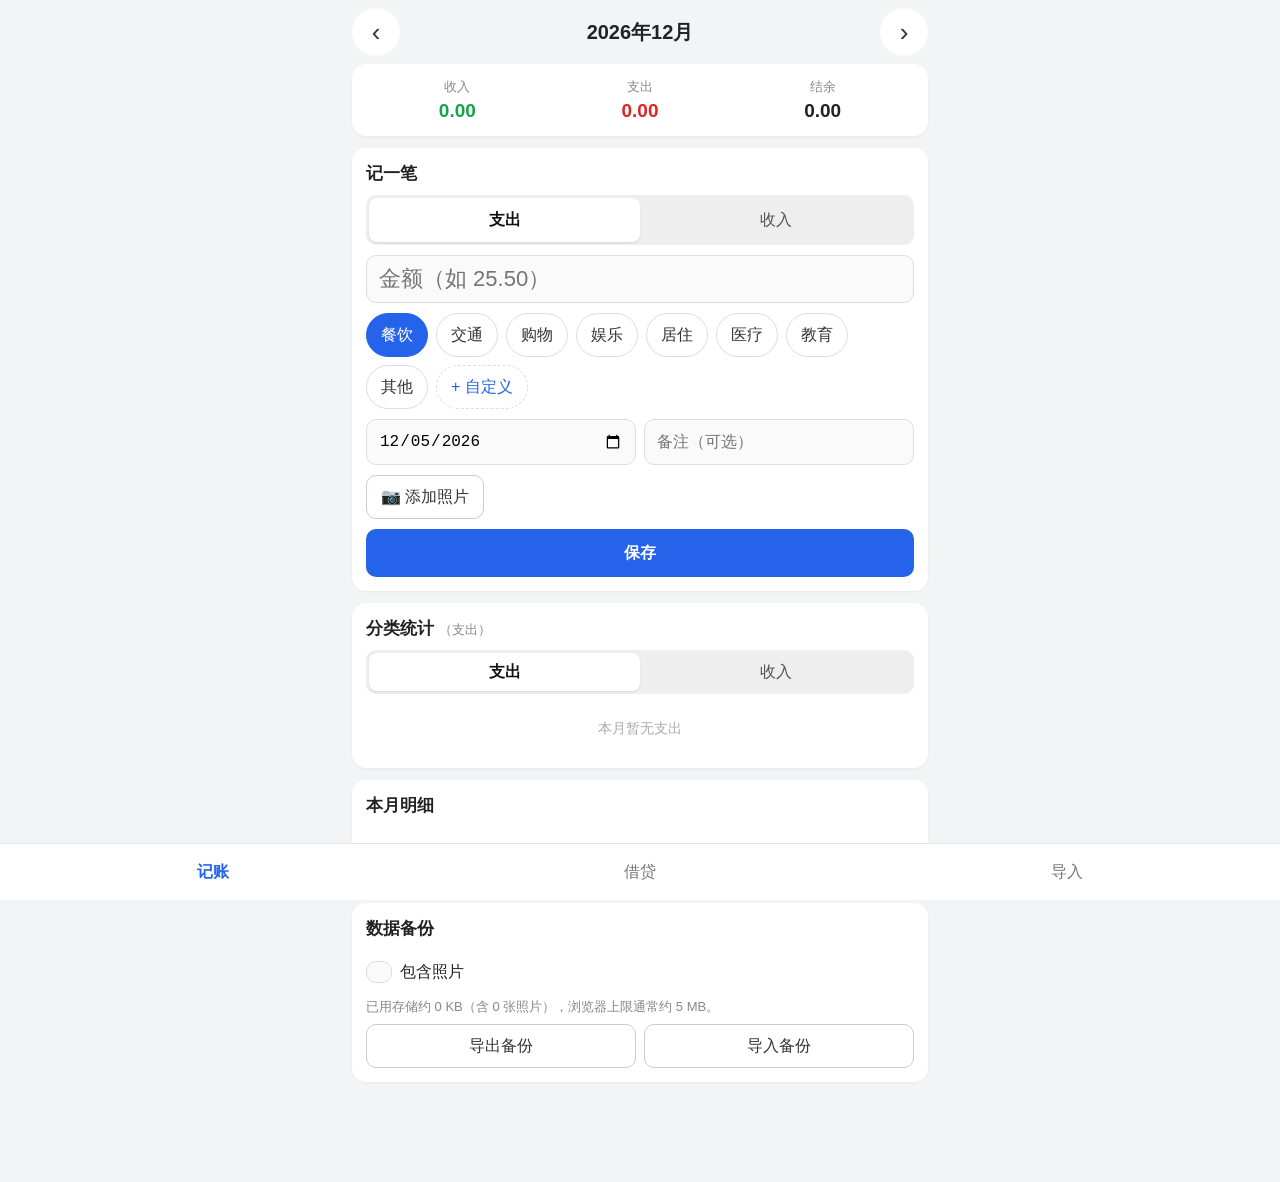
==== accounting/index.html @ bfe446cb "Add the static accounting app under accounting/ Publish the archived app unchanged so GitHub Pages c" ====
<!DOCTYPE html>
<html lang="zh-CN">
<head>
<meta charset="UTF-8">
<meta name="viewport" content="width=device-width,initial-scale=1,maximum-scale=1,viewport-fit=cover">
<meta name="format-detection" content="telephone=no">
<title>我的记账本</title>
<link rel="stylesheet" href="style.css">
</head>
<body>
<!-- ========== 记账 ========== -->
<div class="tab" id="tab-book">
<header class="top">
  <button class="nav" id="prevM" aria-label="上个月">‹</button>
  <div id="monthLabel" class="month"></div>
  <button class="nav" id="nextM" aria-label="下个月">›</button>
</header>
<main>
  <section class="card summary">
    <div><span>收入</span><b id="sumIn" class="inc">0.00</b></div>
    <div><span>支出</span><b id="sumOut" class="exp">0.00</b></div>
    <div><span>结余</span><b id="sumBal">0.00</b></div>
  </section>

  <section class="card">
    <h2 id="formTitle">记一笔</h2>
    <form id="form" novalidate>
      <div class="toggle" id="typeToggle">
        <button type="button" data-type="expense" class="on">支出</button>
        <button type="button" data-type="income">收入</button>
      </div>
      <input id="amount" type="text" inputmode="decimal" placeholder="金额（如 25.50）" autocomplete="off">
      <div id="cats" class="cats"></div>
      <div class="row">
        <input id="date" type="date">
        <input id="note" type="text" placeholder="备注（可选）" maxlength="50">
      </div>
      <div class="photo-row">
        <label class="ghost photo-btn" for="photoInput" id="photoLabel">📷 添加照片</label>
        <input type="file" id="photoInput" accept="image/*" class="file-hidden">
        <img id="photoPreview" class="thumb hidden" alt="照片">
        <button type="button" class="ghost hidden" id="photoRemove">移除照片</button>
      </div>
      <p id="err" class="err"></p>
      <div class="row">
        <button type="submit" class="primary" id="saveBtn">保存</button>
        <button type="button" class="ghost hidden" id="cancelEdit">取消编辑</button>
      </div>
    </form>
  </section>

  <section class="card">
    <h2>分类统计 <small id="breakType">（支出）</small></h2>
    <div class="toggle small" id="breakToggle">
      <button type="button" data-type="expense" class="on">支出</button>
      <button type="button" data-type="income">收入</button>
    </div>
    <div id="breakdown"></div>
  </section>

  <section class="card">
    <h2>本月明细</h2>
    <div id="list"></div>
  </section>

  <section class="card">
    <h2>数据备份</h2>
    <label class="check"><input type="checkbox" id="incPhotos"> 包含照片</label>
    <p class="hint" id="storageInfo"></p>
    <div class="tools">
      <button type="button" class="ghost" id="exportBtn">导出备份</button>
      <button type="button" class="ghost" id="importBtn">导入备份</button>
    </div>
    <input type="file" id="importFile" accept=".json,application/json" class="file-hidden">
    <textarea id="backupBox" class="hidden" rows="4" placeholder="备份内容（可粘贴后点“导入备份”）"></textarea>
  </section>
</main>
</div>

<!-- ========== 借贷 ========== -->
<div class="tab hidden" id="tab-loan">
<main>
  <h1 class="title">借贷记录</h1>
  <section class="card summary">
    <div><span>别人欠我</span><b id="owedMe" class="inc">0.00</b></div>
    <div><span>我欠别人</span><b id="iOwe" class="exp">0.00</b></div>
  </section>
  <section class="card">
    <h2>按人汇总（未还）</h2>
    <div id="perPerson"></div>
  </section>
  <section class="card">
    <h2 id="loanTitle">新增借贷</h2>
    <form id="loanForm" novalidate>
      <div class="toggle" id="dirToggle">
        <button type="button" data-dir="out" class="on">借出（别人欠我）</button>
        <button type="button" data-dir="in">借入（我欠别人）</button>
      </div>
      <input id="loanPerson" type="text" placeholder="对方姓名" maxlength="20">
      <input id="loanAmount" type="text" inputmode="decimal" placeholder="金额" autocomplete="off">
      <div class="row">
        <input id="loanDate" type="date">
        <input id="loanNote" type="text" placeholder="备注（可选）" maxlength="50">
      </div>
      <p id="loanErr" class="err"></p>
      <div class="row">
        <button type="submit" class="primary" id="loanSave">保存</button>
        <button type="button" class="ghost hidden" id="loanCancel">取消编辑</button>
      </div>
    </form>
  </section>
  <section class="card">
    <h2>全部记录</h2>
    <div id="loanList"></div>
  </section>
</main>
</div>

<!-- ========== 导入 ========== -->
<div class="tab hidden" id="tab-import">
<main>
  <h1 class="title">导入账单</h1>
  <section class="card">
    <p class="hint">支持支付宝、微信支付导出的账单（CSV），以及银行流水（CSV / Excel .xls .xlsx）。导入前可预览并勾选。</p>
    <label class="primary file-btn" for="stmtFile">选择账单文件</label>
    <input type="file" id="stmtFile" accept=".csv,.xls,.xlsx,text/csv,application/vnd.ms-excel,application/vnd.openxmlformats-officedocument.spreadsheetml.sheet" class="file-hidden">
    <p id="impMsg" class="hint"></p>
  </section>
  <section class="card hidden" id="mapCard">
    <h2>手动指定列</h2>
    <p class="hint">未能识别格式，请选择表头所在行和对应列。金额为负数视为支出。</p>
    <label class="lbl">表头行 <select id="mapHeader"></select></label>
    <label class="lbl">日期列 <select id="mapDate"></select></label>
    <label class="lbl">金额列 <select id="mapAmount"></select></label>
    <label class="lbl">说明列 <select id="mapDesc"></select></label>
    <button type="button" class="primary" id="mapApply">按此解析</button>
  </section>
  <section class="card hidden" id="previewCard">
    <h2>预览 <small id="fmtName"></small></h2>
    <p class="hint" id="previewStat"></p>
    <div class="row">
      <button type="button" class="ghost" id="selAll">全选</button>
      <button type="button" class="ghost" id="selNone">全不选</button>
    </div>
    <div id="previewList"></div>
    <button type="button" class="primary" id="impConfirm">导入选中记录</button>
  </section>
</main>
</div>

<nav class="tabbar">
  <button type="button" data-tab="book" class="on">记账</button>
  <button type="button" data-tab="loan">借贷</button>
  <button type="button" data-tab="import">导入</button>
</nav>

<div id="modal" class="modal hidden"><img id="modalImg" alt="照片"><p>点击任意处关闭</p></div>

<script src="vendor/xlsx.full.min.js"></script>
<script src="app.js"></script>
</body>
</html>
---- accounting/style.css ----
*{box-sizing:border-box;-webkit-tap-highlight-color:transparent}
body{margin:0;font-family:-apple-system,"PingFang SC","Microsoft YaHei",sans-serif;background:#f3f4f6;color:#222;font-size:16px;
padding:env(safe-area-inset-top) env(safe-area-inset-right) env(safe-area-inset-bottom) env(safe-area-inset-left)}
main{max-width:600px;margin:0 auto;padding:0 12px 24px}
.top{display:flex;align-items:center;justify-content:space-between;max-width:600px;margin:0 auto;padding:8px 12px}
.month{font-size:20px;font-weight:600}
.nav{width:48px;height:48px;border:0;border-radius:24px;background:#fff;font-size:26px;color:#333}
.card{background:#fff;border-radius:14px;padding:14px;margin-bottom:12px;box-shadow:0 1px 3px rgba(0,0,0,.05)}
h2{font-size:17px;margin:0 0 10px}h2 small{color:#888;font-weight:400;font-size:13px}
.summary{display:flex;text-align:center}.summary div{flex:1}.summary span{display:block;color:#888;font-size:13px}
.summary b{font-size:19px;display:block;margin-top:4px;word-break:break-all}
.inc{color:#16a34a}.exp{color:#dc2626}
input,textarea{width:100%;min-height:46px;font-size:16px;padding:10px 12px;border:1px solid #ddd;border-radius:10px;background:#fafafa;margin-bottom:10px;-webkit-appearance:none}
#amount{font-size:22px}
.row{display:flex;gap:8px}.row>*{flex:1}
button{font-size:16px;min-height:44px;cursor:pointer;font-family:inherit}
.toggle{display:flex;background:#eee;border-radius:10px;padding:3px;margin-bottom:10px}
.toggle button{flex:1;border:0;background:transparent;border-radius:8px;color:#555}
.toggle button.on{background:#fff;color:#111;font-weight:600;box-shadow:0 1px 2px rgba(0,0,0,.1)}
.toggle.small button{min-height:38px}
.cats{display:flex;flex-wrap:wrap;gap:8px;margin-bottom:10px}
.cat{border:1px solid #ddd;background:#fff;border-radius:22px;padding:0 14px;color:#333;position:relative}
.cat.on{background:#2563eb;border-color:#2563eb;color:#fff}
.cat.add{border-style:dashed;color:#2563eb}
.cat .x{margin-left:6px;opacity:.6}
.primary{background:#2563eb;color:#fff;border:0;border-radius:10px;font-weight:600;min-height:48px}
.ghost{background:#fff;border:1px solid #ccc;border-radius:10px;color:#333}
.err{color:#dc2626;font-size:14px;margin:0 0 8px;min-height:0}
.hidden{display:none!important}
.day{font-size:13px;color:#888;margin:12px 0 4px;display:flex;justify-content:space-between}
.item{display:flex;align-items:center;padding:8px 0;border-bottom:1px solid #f0f0f0;min-height:52px}
.item .info{flex:1;min-width:0}.item .c{font-weight:500}
.item .n{font-size:13px;color:#888;overflow:hidden;text-overflow:ellipsis;white-space:nowrap}
.item .amt{font-weight:600;margin:0 6px;white-space:nowrap}
.icon{width:44px;height:44px;border:0;background:#f5f5f5;border-radius:22px;margin-left:4px;font-size:14px;color:#555;min-height:44px}
.bar{margin-bottom:10px}.bar .t{display:flex;justify-content:space-between;font-size:14px;margin-bottom:4px}
.bar .track{height:10px;background:#eee;border-radius:5px;overflow:hidden}
.bar .fill{height:100%;background:#2563eb;border-radius:5px}
.bar.income .fill{background:#16a34a}
.empty{color:#aaa;text-align:center;padding:16px 0;font-size:14px}
.tools{display:flex;flex-wrap:wrap;gap:8px}.tools button{flex:1}.tools textarea{flex-basis:100%;margin:0}
/* v2 additions */
body{padding-bottom:calc(64px + env(safe-area-inset-bottom))}
.title{font-size:20px;margin:14px 4px 10px}
.tabbar{position:fixed;left:0;right:0;bottom:0;display:flex;background:#fff;border-top:1px solid #e5e5e5;padding-bottom:env(safe-area-inset-bottom);z-index:10}
.tabbar button{flex:1;border:0;background:#fff;min-height:56px;color:#777;font-size:16px}
.tabbar button.on{color:#2563eb;font-weight:600}
.file-hidden{position:absolute;width:1px;height:1px;opacity:0;overflow:hidden}
.photo-row{display:flex;align-items:center;gap:8px;margin-bottom:10px;flex-wrap:wrap}
.photo-btn,.file-btn{display:inline-flex;align-items:center;justify-content:center;min-height:44px;padding:0 14px;cursor:pointer}
.file-btn{width:100%;margin:6px 0}
.thumb{width:44px;height:44px;object-fit:cover;border-radius:8px;border:1px solid #ddd}
.item .pic{width:44px;height:44px;padding:0;border:0;background:none;margin-right:8px;min-height:44px}
.item .pic img{width:44px;height:44px;object-fit:cover;border-radius:8px}
.modal{position:fixed;inset:0;top:0;left:0;right:0;bottom:0;background:rgba(0,0,0,.9);z-index:50;display:flex;flex-direction:column;align-items:center;justify-content:center}
.modal img{max-width:100%;max-height:85%}.modal p{color:#aaa;font-size:13px}
.hint{color:#888;font-size:13px;margin:4px 0 8px}
.check{display:flex;align-items:center;gap:8px;min-height:44px}.check input{width:22px;height:22px;min-height:0;margin:0}
.lbl{display:block;font-size:14px;color:#555;margin-bottom:8px}
select{width:100%;min-height:44px;font-size:16px;border:1px solid #ddd;border-radius:10px;background:#fafafa;padding:0 8px;margin-top:4px}
.prow{border-bottom:1px solid #f0f0f0;padding:8px 0}
.prow.dup{background:#fff7ed}
.prow .h{display:flex;align-items:center;gap:8px}
.prow .h input{width:24px;height:24px;min-height:0;margin:0;flex:none}
.prow .h .d{flex:1;font-size:14px;color:#555}
.prow .n{font-size:13px;color:#666;margin:4px 0 4px 32px;word-break:break-all}
.prow .sel{display:flex;gap:8px;margin-left:32px}.prow .sel select{margin:0;min-height:40px}
.flag{color:#ea580c;font-size:12px;margin-left:32px}
.status{border:1px solid #ddd;background:#fff;border-radius:18px;padding:0 10px;font-size:13px;min-height:44px;white-space:nowrap}
.status.done{color:#16a34a;border-color:#16a34a}
.item.repaid .c,.item.repaid .amt{opacity:.5}
#impConfirm,#mapApply{width:100%;margin-top:10px}
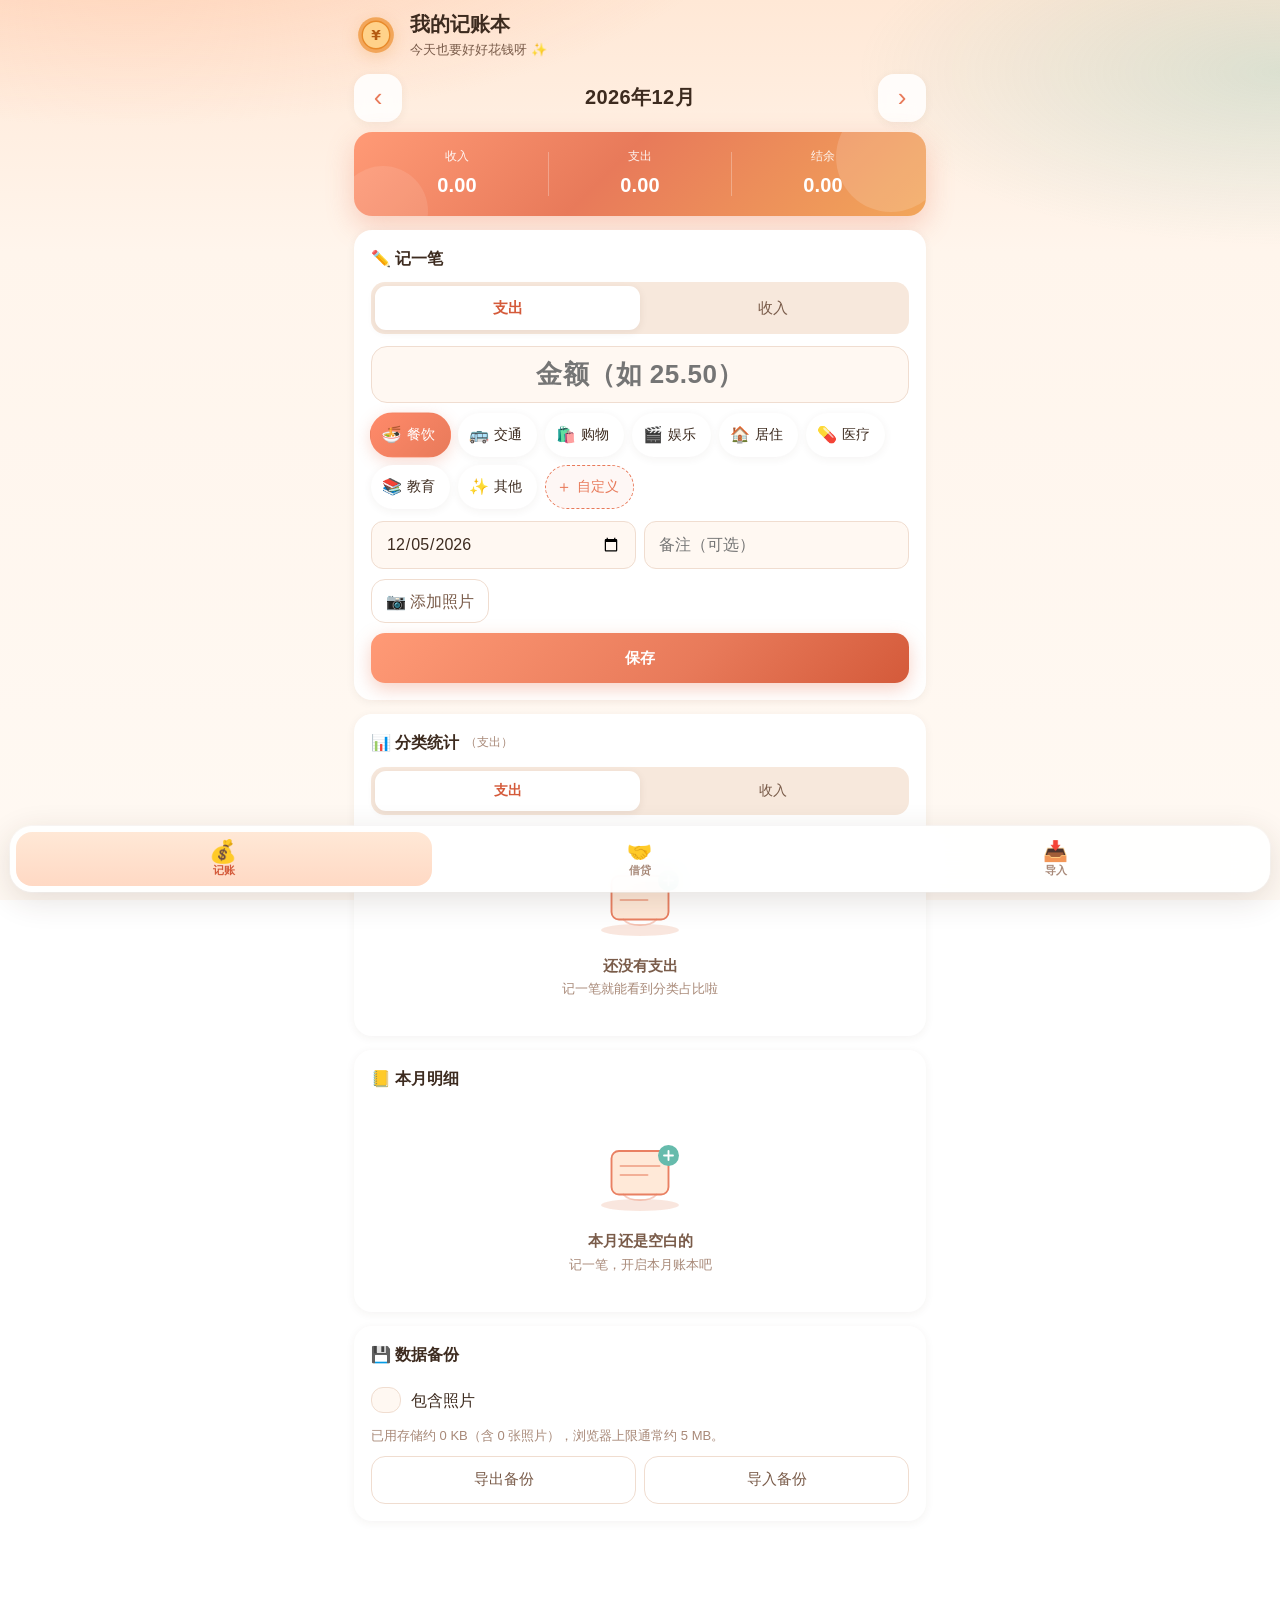
==== commit 212dad50: "Refresh the accounting app with local SVG illustrations. Replace the static pages and styles from th" ====
--- a/accounting/index.html
+++ b/accounting/index.html
@@ -4,44 +4,54 @@
 <meta charset="UTF-8">
 <meta name="viewport" content="width=device-width,initial-scale=1,maximum-scale=1,viewport-fit=cover">
 <meta name="format-detection" content="telephone=no">
+<meta name="theme-color" content="#FFE8D6">
 <title>我的记账本</title>
 <link rel="stylesheet" href="style.css">
 </head>
 <body>
 <!-- ========== 记账 ========== -->
 <div class="tab" id="tab-book">
+<div class="hero">
+  <img src="assets/mascot-coin.svg" alt="" width="44" height="44">
+  <div>
+    <h1>我的记账本</h1>
+    <p class="tagline">今天也要好好花钱呀 ✨</p>
+  </div>
+</div>
 <header class="top">
   <button class="nav" id="prevM" aria-label="上个月">‹</button>
   <div id="monthLabel" class="month"></div>
   <button class="nav" id="nextM" aria-label="下个月">›</button>
 </header>
 <main>
-  <section class="card summary">
-    <div><span>收入</span><b id="sumIn" class="inc">0.00</b></div>
-    <div><span>支出</span><b id="sumOut" class="exp">0.00</b></div>
+  <section class="card summary" aria-label="本月汇总">
+    <div><span>收入</span><b id="sumIn">0.00</b></div>
+    <div class="divider" aria-hidden="true"></div>
+    <div><span>支出</span><b id="sumOut">0.00</b></div>
+    <div class="divider" aria-hidden="true"></div>
     <div><span>结余</span><b id="sumBal">0.00</b></div>
   </section>
 
   <section class="card">
-    <h2 id="formTitle">记一笔</h2>
+    <h2 id="formTitle">✏️ 记一笔</h2>
     <form id="form" novalidate>
       <div class="toggle" id="typeToggle">
         <button type="button" data-type="expense" class="on">支出</button>
         <button type="button" data-type="income">收入</button>
       </div>
-      <input id="amount" type="text" inputmode="decimal" placeholder="金额（如 25.50）" autocomplete="off">
-      <div id="cats" class="cats"></div>
+      <input id="amount" type="text" inputmode="decimal" placeholder="金额（如 25.50）" autocomplete="off" aria-label="金额">
+      <div id="cats" class="cats" role="group" aria-label="分类"></div>
       <div class="row">
-        <input id="date" type="date">
-        <input id="note" type="text" placeholder="备注（可选）" maxlength="50">
+        <input id="date" type="date" aria-label="日期">
+        <input id="note" type="text" placeholder="备注（可选）" maxlength="50" aria-label="备注">
       </div>
       <div class="photo-row">
         <label class="ghost photo-btn" for="photoInput" id="photoLabel">📷 添加照片</label>
         <input type="file" id="photoInput" accept="image/*" class="file-hidden">
-        <img id="photoPreview" class="thumb hidden" alt="照片">
+        <img id="photoPreview" class="thumb hidden" alt="照片预览">
         <button type="button" class="ghost hidden" id="photoRemove">移除照片</button>
       </div>
-      <p id="err" class="err"></p>
+      <p id="err" class="err" role="alert"></p>
       <div class="row">
         <button type="submit" class="primary" id="saveBtn">保存</button>
         <button type="button" class="ghost hidden" id="cancelEdit">取消编辑</button>
@@ -50,7 +60,7 @@
   </section>
 
   <section class="card">
-    <h2>分类统计 <small id="breakType">（支出）</small></h2>
+    <h2>📊 分类统计 <small id="breakType">（支出）</small></h2>
     <div class="toggle small" id="breakToggle">
       <button type="button" data-type="expense" class="on">支出</button>
       <button type="button" data-type="income">收入</button>
@@ -59,12 +69,12 @@
   </section>
 
   <section class="card">
-    <h2>本月明细</h2>
+    <h2>📒 本月明细</h2>
     <div id="list"></div>
   </section>
 
   <section class="card">
-    <h2>数据备份</h2>
+    <h2>💾 数据备份</h2>
     <label class="check"><input type="checkbox" id="incPhotos"> 包含照片</label>
     <p class="hint" id="storageInfo"></p>
     <div class="tools">
@@ -80,29 +90,30 @@
 <!-- ========== 借贷 ========== -->
 <div class="tab hidden" id="tab-loan">
 <main>
-  <h1 class="title">借贷记录</h1>
-  <section class="card summary">
-    <div><span>别人欠我</span><b id="owedMe" class="inc">0.00</b></div>
-    <div><span>我欠别人</span><b id="iOwe" class="exp">0.00</b></div>
+  <h1 class="title"><span class="emoji" aria-hidden="true">🤝</span>借贷记录</h1>
+  <section class="card summary loan-summary" aria-label="借贷汇总">
+    <div><span>别人欠我</span><b id="owedMe">0.00</b></div>
+    <div class="divider" aria-hidden="true"></div>
+    <div><span>我欠别人</span><b id="iOwe">0.00</b></div>
   </section>
   <section class="card">
-    <h2>按人汇总（未还）</h2>
+    <h2>👥 按人汇总（未还）</h2>
     <div id="perPerson"></div>
   </section>
   <section class="card">
-    <h2 id="loanTitle">新增借贷</h2>
+    <h2 id="loanTitle">➕ 新增借贷</h2>
     <form id="loanForm" novalidate>
       <div class="toggle" id="dirToggle">
         <button type="button" data-dir="out" class="on">借出（别人欠我）</button>
         <button type="button" data-dir="in">借入（我欠别人）</button>
       </div>
-      <input id="loanPerson" type="text" placeholder="对方姓名" maxlength="20">
-      <input id="loanAmount" type="text" inputmode="decimal" placeholder="金额" autocomplete="off">
+      <input id="loanPerson" type="text" placeholder="对方姓名" maxlength="20" aria-label="对方姓名">
+      <input id="loanAmount" type="text" inputmode="decimal" placeholder="金额" autocomplete="off" aria-label="金额">
       <div class="row">
-        <input id="loanDate" type="date">
-        <input id="loanNote" type="text" placeholder="备注（可选）" maxlength="50">
+        <input id="loanDate" type="date" aria-label="日期">
+        <input id="loanNote" type="text" placeholder="备注（可选）" maxlength="50" aria-label="备注">
       </div>
-      <p id="loanErr" class="err"></p>
+      <p id="loanErr" class="err" role="alert"></p>
       <div class="row">
         <button type="submit" class="primary" id="loanSave">保存</button>
         <button type="button" class="ghost hidden" id="loanCancel">取消编辑</button>
@@ -110,7 +121,7 @@
     </form>
   </section>
   <section class="card">
-    <h2>全部记录</h2>
+    <h2>📋 全部记录</h2>
     <div id="loanList"></div>
   </section>
 </main>
@@ -119,8 +130,13 @@
 <!-- ========== 导入 ========== -->
 <div class="tab hidden" id="tab-import">
 <main>
-  <h1 class="title">导入账单</h1>
+  <h1 class="title"><span class="emoji" aria-hidden="true">📥</span>导入账单</h1>
   <section class="card">
+    <div class="empty" id="importHero" style="padding-top:12px;padding-bottom:8px">
+      <img src="assets/empty-import.svg" alt="" width="120" height="90">
+      <div class="msg">把账单带进来吧</div>
+      <div class="sub">支持支付宝、微信与银行流水</div>
+    </div>
     <p class="hint">支持支付宝、微信支付导出的账单（CSV），以及银行流水（CSV / Excel .xls .xlsx）。导入前可预览并勾选。</p>
     <label class="primary file-btn" for="stmtFile">选择账单文件</label>
     <input type="file" id="stmtFile" accept=".csv,.xls,.xlsx,text/csv,application/vnd.ms-excel,application/vnd.openxmlformats-officedocument.spreadsheetml.sheet" class="file-hidden">
@@ -148,13 +164,14 @@
 </main>
 </div>
 
-<nav class="tabbar">
-  <button type="button" data-tab="book" class="on">记账</button>
-  <button type="button" data-tab="loan">借贷</button>
-  <button type="button" data-tab="import">导入</button>
+<nav class="tabbar" role="tablist" aria-label="主导航">
+  <button type="button" data-tab="book" class="on" role="tab" aria-selected="true"><span class="ti" aria-hidden="true">💰</span>记账</button>
+  <button type="button" data-tab="loan" role="tab" aria-selected="false"><span class="ti" aria-hidden="true">🤝</span>借贷</button>
+  <button type="button" data-tab="import" role="tab" aria-selected="false"><span class="ti" aria-hidden="true">📥</span>导入</button>
 </nav>
 
-<div id="modal" class="modal hidden"><img id="modalImg" alt="照片"><p>点击任意处关闭</p></div>
+<div id="modal" class="modal hidden" role="dialog" aria-label="查看照片"><img id="modalImg" alt="照片"><p>点击任意处关闭</p></div>
+<div id="toast" role="status" aria-live="polite"></div>
 
 <script src="vendor/xlsx.full.min.js"></script>
 <script src="app.js"></script>
--- a/accounting/style.css
+++ b/accounting/style.css
@@ -1,72 +1,294 @@
+/* ========== Design tokens: warm coral · cream · soft teal ========== */
+:root{
+  --bg:#FFF5EC;
+  --bg2:#FFE8D6;
+  --ink:#3D2B1F;
+  --ink-soft:#7A5C4A;
+  --muted:#A88978;
+  --card:#FFFFFF;
+  --coral:#E87A5A;
+  --coral-deep:#D45A3A;
+  --peach:#FFB088;
+  --gold:#F2A65A;
+  --teal:#5EB8A8;
+  --teal-deep:#3A9A8A;
+  --mint:#D4F0EA;
+  --cream:#FFF8F2;
+  --inc:#2F9E6E;
+  --exp:#E05A4A;
+  --warn:#E8883A;
+  --shadow:0 8px 24px rgba(232,122,90,.12);
+  --shadow-sm:0 2px 10px rgba(61,43,31,.06);
+  --radius:18px;
+  --radius-sm:12px;
+  --ease:cubic-bezier(.22,.9,.3,1);
+  --safe-b:env(safe-area-inset-bottom);
+}
 *{box-sizing:border-box;-webkit-tap-highlight-color:transparent}
-body{margin:0;font-family:-apple-system,"PingFang SC","Microsoft YaHei",sans-serif;background:#f3f4f6;color:#222;font-size:16px;
-padding:env(safe-area-inset-top) env(safe-area-inset-right) env(safe-area-inset-bottom) env(safe-area-inset-left)}
-main{max-width:600px;margin:0 auto;padding:0 12px 24px}
-.top{display:flex;align-items:center;justify-content:space-between;max-width:600px;margin:0 auto;padding:8px 12px}
-.month{font-size:20px;font-weight:600}
-.nav{width:48px;height:48px;border:0;border-radius:24px;background:#fff;font-size:26px;color:#333}
-.card{background:#fff;border-radius:14px;padding:14px;margin-bottom:12px;box-shadow:0 1px 3px rgba(0,0,0,.05)}
-h2{font-size:17px;margin:0 0 10px}h2 small{color:#888;font-weight:400;font-size:13px}
-.summary{display:flex;text-align:center}.summary div{flex:1}.summary span{display:block;color:#888;font-size:13px}
-.summary b{font-size:19px;display:block;margin-top:4px;word-break:break-all}
-.inc{color:#16a34a}.exp{color:#dc2626}
-input,textarea{width:100%;min-height:46px;font-size:16px;padding:10px 12px;border:1px solid #ddd;border-radius:10px;background:#fafafa;margin-bottom:10px;-webkit-appearance:none}
-#amount{font-size:22px}
+html{-webkit-text-size-adjust:100%}
+body{
+  margin:0;color:var(--ink);font-size:16px;line-height:1.45;
+  font-family:-apple-system,"PingFang SC","Hiragino Sans GB","Microsoft YaHei",sans-serif;
+  background:linear-gradient(180deg,var(--bg2) 0%,var(--bg) 28%,#FFF9F3 100%);
+  background-attachment:fixed;
+  min-height:100vh;
+  padding:env(safe-area-inset-top) env(safe-area-inset-right) calc(72px + var(--safe-b)) env(safe-area-inset-left);
+}
+body::before{
+  content:"";position:fixed;inset:0;pointer-events:none;z-index:0;
+  background:
+    radial-gradient(ellipse 80% 40% at 10% -10%,rgba(255,176,136,.45),transparent 60%),
+    radial-gradient(ellipse 60% 35% at 100% 8%,rgba(94,184,168,.22),transparent 55%);
+}
+.tab,.tabbar,#toast,#modal{position:relative;z-index:1}
+main{max-width:600px;margin:0 auto;padding:0 14px 28px}
+.title{
+  font-size:24px;font-weight:700;letter-spacing:.02em;margin:18px 4px 12px;
+  display:flex;align-items:center;gap:10px;
+}
+.title .emoji{font-size:26px;line-height:1}
+.hero{
+  display:flex;align-items:center;gap:12px;max-width:600px;margin:0 auto;
+  padding:10px 14px 4px;
+}
+.hero img{width:44px;height:44px;flex:none;filter:drop-shadow(0 4px 8px rgba(242,166,90,.35))}
+.hero .tagline{font-size:13px;color:var(--ink-soft);margin:2px 0 0}
+.hero h1{font-size:20px;margin:0;font-weight:700}
+
+/* Header month switcher */
+.top{display:flex;align-items:center;justify-content:space-between;max-width:600px;margin:0 auto;padding:10px 14px}
+.month{font-size:20px;font-weight:700;letter-spacing:.02em}
+.nav{
+  width:48px;height:48px;border:0;border-radius:16px;
+  background:rgba(255,255,255,.85);backdrop-filter:blur(8px);
+  font-size:26px;color:var(--coral);box-shadow:var(--shadow-sm);
+  transition:transform .15s var(--ease),background .2s;
+}
+.nav:active{transform:scale(.92)}
+
+/* Cards */
+.card{
+  background:var(--card);border-radius:var(--radius);padding:16px;
+  margin-bottom:14px;box-shadow:var(--shadow-sm);
+  border:1px solid rgba(255,255,255,.8);
+  animation:rise .35s var(--ease) both;
+}
+@keyframes rise{from{opacity:0;transform:translateY(8px)}to{opacity:1;transform:none}}
+h2{font-size:16px;margin:0 0 12px;font-weight:700;color:var(--ink);display:flex;align-items:center;gap:6px}
+h2 small{color:var(--muted);font-weight:500;font-size:12px}
+
+/* Summary hero card */
+.summary{
+  display:flex;text-align:center;gap:4px;
+  background:linear-gradient(135deg,#FF9A76 0%,#E87A5A 45%,#F2A65A 100%);
+  color:#fff;border:0;box-shadow:0 10px 28px rgba(232,122,90,.32);
+  position:relative;overflow:hidden;
+}
+.summary::after{
+  content:"";position:absolute;right:-20px;top:-30px;width:110px;height:110px;border-radius:50%;
+  background:rgba(255,255,255,.15);
+}
+.summary::before{
+  content:"";position:absolute;left:-16px;bottom:-40px;width:90px;height:90px;border-radius:50%;
+  background:rgba(255,255,255,.1);
+}
+.summary div{flex:1;position:relative;z-index:1}
+.summary span{display:block;font-size:12px;opacity:.9;font-weight:500}
+.summary b{font-size:20px;display:block;margin-top:6px;word-break:break-all;font-weight:700;letter-spacing:.01em;color:#fff!important}
+.summary .divider{width:1px;align-self:stretch;background:rgba(255,255,255,.28);flex:none;margin:4px 0}
+.loan-summary{background:linear-gradient(135deg,#5EB8A8 0%,#3A9A8A 55%,#6BC4B4 100%);box-shadow:0 10px 28px rgba(94,184,168,.3)}
+.inc{color:var(--inc)}.exp{color:var(--exp)}
+
+/* Inputs */
+input,textarea,select{
+  width:100%;min-height:48px;font-size:16px;padding:12px 14px;
+  border:1.5px solid #F0DDD0;border-radius:var(--radius-sm);
+  background:var(--cream);margin-bottom:10px;-webkit-appearance:none;
+  color:var(--ink);font-family:inherit;
+  transition:border-color .2s,box-shadow .2s,background .2s;
+}
+input:focus,textarea:focus,select:focus{
+  outline:0;border-color:var(--coral);background:#fff;
+  box-shadow:0 0 0 3px rgba(232,122,90,.18);
+}
+#amount,#loanAmount{font-size:26px;font-weight:700;text-align:center;letter-spacing:.02em;border-radius:16px}
 .row{display:flex;gap:8px}.row>*{flex:1}
-button{font-size:16px;min-height:44px;cursor:pointer;font-family:inherit}
-.toggle{display:flex;background:#eee;border-radius:10px;padding:3px;margin-bottom:10px}
-.toggle button{flex:1;border:0;background:transparent;border-radius:8px;color:#555}
-.toggle button.on{background:#fff;color:#111;font-weight:600;box-shadow:0 1px 2px rgba(0,0,0,.1)}
-.toggle.small button{min-height:38px}
-.cats{display:flex;flex-wrap:wrap;gap:8px;margin-bottom:10px}
-.cat{border:1px solid #ddd;background:#fff;border-radius:22px;padding:0 14px;color:#333;position:relative}
-.cat.on{background:#2563eb;border-color:#2563eb;color:#fff}
-.cat.add{border-style:dashed;color:#2563eb}
-.cat .x{margin-left:6px;opacity:.6}
-.primary{background:#2563eb;color:#fff;border:0;border-radius:10px;font-weight:600;min-height:48px}
-.ghost{background:#fff;border:1px solid #ccc;border-radius:10px;color:#333}
-.err{color:#dc2626;font-size:14px;margin:0 0 8px;min-height:0}
+button{font-size:15px;min-height:44px;cursor:pointer;font-family:inherit;transition:transform .12s var(--ease),opacity .2s,box-shadow .2s}
+button:active{transform:scale(.97)}
+
+/* Toggle */
+.toggle{
+  display:flex;background:#F7E8DC;border-radius:14px;padding:4px;margin-bottom:12px;
+}
+.toggle button{
+  flex:1;border:0;background:transparent;border-radius:11px;color:var(--ink-soft);
+  font-weight:500;min-height:44px;
+}
+.toggle button.on{
+  background:#fff;color:var(--coral-deep);font-weight:700;
+  box-shadow:0 2px 8px rgba(61,43,31,.08);
+}
+.toggle.income-on button[data-type=income].on,
+.toggle button[data-type=income].on{color:var(--teal-deep)}
+.toggle.small button{min-height:40px;font-size:14px}
+
+/* Category chips */
+.cats{display:flex;flex-wrap:wrap;gap:8px;margin-bottom:12px}
+.cat{
+  border:1.5px solid transparent;background:#FFF;border-radius:22px;
+  padding:0 14px 0 10px;color:var(--ink);position:relative;min-height:44px;
+  display:inline-flex;align-items:center;gap:5px;font-size:14px;font-weight:500;
+  box-shadow:var(--shadow-sm);transition:transform .12s var(--ease),box-shadow .2s,background .2s;
+}
+.cat .ico{font-size:16px;line-height:1}
+.cat.on{color:#fff;box-shadow:0 4px 14px rgba(232,122,90,.28);transform:scale(1.03)}
+.cat.add{border:1.5px dashed var(--coral);color:var(--coral);background:rgba(232,122,90,.06);box-shadow:none}
+.cat .x{margin-left:4px;opacity:.7;font-size:15px;padding:4px}
+.cat-餐饮.on,.cat-c0.on{background:linear-gradient(135deg,#FF8A6A,#E87A5A);border-color:transparent}
+.cat-交通.on,.cat-c1.on{background:linear-gradient(135deg,#6EC4E8,#4A9FD4);border-color:transparent}
+.cat-购物.on,.cat-c2.on{background:linear-gradient(135deg,#F2A65A,#E8883A);border-color:transparent}
+.cat-娱乐.on,.cat-c3.on{background:linear-gradient(135deg,#C28BE8,#A56AD4);border-color:transparent}
+.cat-居住.on,.cat-c4.on{background:linear-gradient(135deg,#7BC4A8,#5EB8A8);border-color:transparent}
+.cat-医疗.on,.cat-c5.on{background:linear-gradient(135deg,#F28BA0,#E05A70);border-color:transparent}
+.cat-教育.on,.cat-c6.on{background:linear-gradient(135deg,#7AB0F0,#5A8AD4);border-color:transparent}
+.cat-其他.on,.cat-c7.on{background:linear-gradient(135deg,#B0A090,#8A7A6A);border-color:transparent}
+.cat-工资.on{background:linear-gradient(135deg,#5EB8A8,#3A9A8A);border-color:transparent}
+.cat-奖金.on{background:linear-gradient(135deg,#F2A65A,#E8883A);border-color:transparent}
+.cat-理财.on{background:linear-gradient(135deg,#6EC4E8,#4A9FD4);border-color:transparent}
+.cat-红包.on{background:linear-gradient(135deg,#FF8A6A,#E05A4A);border-color:transparent}
+.cat:not([class*="cat-"]).on{background:linear-gradient(135deg,#E87A5A,#D45A3A);border-color:transparent}
+
+/* Buttons */
+.primary{
+  background:linear-gradient(135deg,#FF9A76,#E87A5A 60%,#D45A3A);
+  color:#fff;border:0;border-radius:14px;font-weight:700;min-height:50px;
+  box-shadow:0 6px 18px rgba(232,122,90,.35);letter-spacing:.02em;
+}
+.primary:active{box-shadow:0 2px 8px rgba(232,122,90,.3)}
+.ghost{
+  background:rgba(255,255,255,.9);border:1.5px solid #F0DDD0;border-radius:14px;
+  color:var(--ink-soft);font-weight:500;min-height:48px;
+}
+.ghost:active{background:#FFF5EC}
+.err{color:var(--exp);font-size:13px;margin:0 0 8px;min-height:0;font-weight:500}
 .hidden{display:none!important}
-.day{font-size:13px;color:#888;margin:12px 0 4px;display:flex;justify-content:space-between}
-.item{display:flex;align-items:center;padding:8px 0;border-bottom:1px solid #f0f0f0;min-height:52px}
-.item .info{flex:1;min-width:0}.item .c{font-weight:500}
-.item .n{font-size:13px;color:#888;overflow:hidden;text-overflow:ellipsis;white-space:nowrap}
-.item .amt{font-weight:600;margin:0 6px;white-space:nowrap}
-.icon{width:44px;height:44px;border:0;background:#f5f5f5;border-radius:22px;margin-left:4px;font-size:14px;color:#555;min-height:44px}
-.bar{margin-bottom:10px}.bar .t{display:flex;justify-content:space-between;font-size:14px;margin-bottom:4px}
-.bar .track{height:10px;background:#eee;border-radius:5px;overflow:hidden}
-.bar .fill{height:100%;background:#2563eb;border-radius:5px}
-.bar.income .fill{background:#16a34a}
-.empty{color:#aaa;text-align:center;padding:16px 0;font-size:14px}
-.tools{display:flex;flex-wrap:wrap;gap:8px}.tools button{flex:1}.tools textarea{flex-basis:100%;margin:0}
-/* v2 additions */
-body{padding-bottom:calc(64px + env(safe-area-inset-bottom))}
-.title{font-size:20px;margin:14px 4px 10px}
-.tabbar{position:fixed;left:0;right:0;bottom:0;display:flex;background:#fff;border-top:1px solid #e5e5e5;padding-bottom:env(safe-area-inset-bottom);z-index:10}
-.tabbar button{flex:1;border:0;background:#fff;min-height:56px;color:#777;font-size:16px}
-.tabbar button.on{color:#2563eb;font-weight:600}
+
+/* List */
+.day{
+  font-size:12px;color:var(--muted);margin:14px 0 6px;display:flex;justify-content:space-between;
+  font-weight:600;letter-spacing:.04em;text-transform:none;
+}
+.item{
+  display:flex;align-items:center;padding:10px 8px;min-height:56px;
+  border-radius:14px;margin:0 -4px 4px;transition:background .15s;
+}
+.item:active{background:var(--cream)}
+.item .info{flex:1;min-width:0}
+.item .c{font-weight:600;display:flex;align-items:center;gap:6px}
+.item .c .dot{
+  width:28px;height:28px;border-radius:10px;display:inline-flex;align-items:center;justify-content:center;
+  font-size:14px;flex:none;background:var(--cream);
+}
+.item .n{font-size:12px;color:var(--muted);overflow:hidden;text-overflow:ellipsis;white-space:nowrap;margin-top:2px;padding-left:34px}
+.item .amt{font-weight:700;margin:0 6px;white-space:nowrap;font-size:15px;font-variant-numeric:tabular-nums}
+.icon{
+  width:44px;height:44px;border:0;background:var(--cream);border-radius:14px;
+  margin-left:4px;font-size:13px;color:var(--ink-soft);min-height:44px;font-weight:500;
+}
+.icon:active{background:#F0DDD0}
+
+/* Bars */
+.bar{margin-bottom:12px}
+.bar .t{display:flex;justify-content:space-between;font-size:13px;margin-bottom:5px;font-weight:500}
+.bar .track{height:12px;background:#F7E8DC;border-radius:8px;overflow:hidden}
+.bar .fill{
+  height:100%;border-radius:8px;
+  background:linear-gradient(90deg,#FF9A76,#E87A5A);
+  transition:width .5s var(--ease);
+  box-shadow:0 0 8px rgba(232,122,90,.35);
+}
+.bar.income .fill{background:linear-gradient(90deg,#7BC4A8,#5EB8A8);box-shadow:0 0 8px rgba(94,184,168,.35)}
+
+/* Empty states */
+.empty{
+  text-align:center;padding:28px 12px 20px;color:var(--muted);font-size:14px;
+}
+.empty img{width:120px;height:90px;margin:0 auto 10px;display:block;opacity:.95}
+.empty .msg{font-weight:600;color:var(--ink-soft);font-size:15px;margin-bottom:4px}
+.empty .sub{font-size:13px;color:var(--muted)}
+
+.tools{display:flex;flex-wrap:wrap;gap:8px}.tools button{flex:1}
+.tools textarea{flex-basis:100%;margin:0}
+
+/* Tab bar */
+.tabbar{
+  position:fixed;left:10px;right:10px;bottom:calc(8px + var(--safe-b));
+  display:flex;background:rgba(255,255,255,.92);backdrop-filter:blur(16px);-webkit-backdrop-filter:blur(16px);
+  border-radius:22px;padding:6px;z-index:20;
+  box-shadow:0 8px 32px rgba(61,43,31,.14),0 0 0 1px rgba(255,255,255,.6);
+}
+.tabbar button{
+  flex:1;border:0;background:transparent;min-height:54px;color:var(--muted);
+  font-size:11px;font-weight:600;border-radius:16px;display:flex;flex-direction:column;
+  align-items:center;justify-content:center;gap:2px;letter-spacing:.02em;
+}
+.tabbar button .ti{font-size:20px;line-height:1;transition:transform .2s var(--ease)}
+.tabbar button.on{
+  color:var(--coral-deep);background:linear-gradient(180deg,#FFE8D6,#FFD9C4);
+}
+.tabbar button.on .ti{transform:scale(1.12)}
+.tabbar button[data-tab=loan].on{color:var(--teal-deep);background:linear-gradient(180deg,#D4F0EA,#B8E6DC)}
+.tabbar button[data-tab=import].on{color:#8A5AD4;background:linear-gradient(180deg,#EDE0F8,#E0D0F0)}
+
 .file-hidden{position:absolute;width:1px;height:1px;opacity:0;overflow:hidden}
 .photo-row{display:flex;align-items:center;gap:8px;margin-bottom:10px;flex-wrap:wrap}
 .photo-btn,.file-btn{display:inline-flex;align-items:center;justify-content:center;min-height:44px;padding:0 14px;cursor:pointer}
-.file-btn{width:100%;margin:6px 0}
-.thumb{width:44px;height:44px;object-fit:cover;border-radius:8px;border:1px solid #ddd}
+.file-btn{width:100%;margin:6px 0;border-radius:14px}
+.thumb{width:48px;height:48px;object-fit:cover;border-radius:12px;border:2px solid #FFE8D6;box-shadow:var(--shadow-sm)}
 .item .pic{width:44px;height:44px;padding:0;border:0;background:none;margin-right:8px;min-height:44px}
-.item .pic img{width:44px;height:44px;object-fit:cover;border-radius:8px}
-.modal{position:fixed;inset:0;top:0;left:0;right:0;bottom:0;background:rgba(0,0,0,.9);z-index:50;display:flex;flex-direction:column;align-items:center;justify-content:center}
-.modal img{max-width:100%;max-height:85%}.modal p{color:#aaa;font-size:13px}
-.hint{color:#888;font-size:13px;margin:4px 0 8px}
-.check{display:flex;align-items:center;gap:8px;min-height:44px}.check input{width:22px;height:22px;min-height:0;margin:0}
-.lbl{display:block;font-size:14px;color:#555;margin-bottom:8px}
-select{width:100%;min-height:44px;font-size:16px;border:1px solid #ddd;border-radius:10px;background:#fafafa;padding:0 8px;margin-top:4px}
-.prow{border-bottom:1px solid #f0f0f0;padding:8px 0}
-.prow.dup{background:#fff7ed}
+.item .pic img{width:44px;height:44px;object-fit:cover;border-radius:12px;box-shadow:var(--shadow-sm)}
+
+.modal{
+  position:fixed;inset:0;background:rgba(61,43,31,.92);z-index:50;
+  display:flex;flex-direction:column;align-items:center;justify-content:center;
+  animation:fade .2s ease;
+}
+@keyframes fade{from{opacity:0}to{opacity:1}}
+.modal img{max-width:92%;max-height:80%;border-radius:12px;box-shadow:0 12px 40px rgba(0,0,0,.4)}
+.modal p{color:rgba(255,255,255,.7);font-size:13px;margin-top:14px}
+
+.hint{color:var(--muted);font-size:13px;margin:4px 0 10px;line-height:1.5}
+.check{display:flex;align-items:center;gap:10px;min-height:44px;font-weight:500}
+.check input{width:22px;height:22px;min-height:0;margin:0;accent-color:var(--coral)}
+.lbl{display:block;font-size:13px;color:var(--ink-soft);margin-bottom:8px;font-weight:500}
+.prow{border-bottom:1px solid #F7E8DC;padding:10px 0}
+.prow.dup{background:#FFF4E8;margin:0 -8px;padding:10px 8px;border-radius:12px;border-bottom-color:transparent}
 .prow .h{display:flex;align-items:center;gap:8px}
-.prow .h input{width:24px;height:24px;min-height:0;margin:0;flex:none}
-.prow .h .d{flex:1;font-size:14px;color:#555}
-.prow .n{font-size:13px;color:#666;margin:4px 0 4px 32px;word-break:break-all}
+.prow .h input{width:24px;height:24px;min-height:0;margin:0;flex:none;accent-color:var(--coral)}
+.prow .h .d{flex:1;font-size:14px;color:var(--ink-soft);font-weight:500}
+.prow .n{font-size:13px;color:var(--muted);margin:4px 0 4px 32px;word-break:break-all}
 .prow .sel{display:flex;gap:8px;margin-left:32px}.prow .sel select{margin:0;min-height:40px}
-.flag{color:#ea580c;font-size:12px;margin-left:32px}
-.status{border:1px solid #ddd;background:#fff;border-radius:18px;padding:0 10px;font-size:13px;min-height:44px;white-space:nowrap}
-.status.done{color:#16a34a;border-color:#16a34a}
-.item.repaid .c,.item.repaid .amt{opacity:.5}
-#impConfirm,#mapApply{width:100%;margin-top:10px}
+.flag{color:var(--warn);font-size:12px;margin-left:32px;font-weight:500}
+.status{
+  border:1.5px solid #F0DDD0;background:#fff;border-radius:14px;padding:0 12px;
+  font-size:13px;min-height:44px;white-space:nowrap;color:var(--ink-soft);font-weight:600;
+}
+.status.done{color:var(--inc);border-color:var(--inc);background:#E8F7F0}
+.item.repaid .c,.item.repaid .amt{opacity:.45}
+#impConfirm,#mapApply{width:100%;margin-top:12px}
+
+/* Toast */
+#toast{
+  position:fixed;left:50%;bottom:calc(88px + var(--safe-b));transform:translateX(-50%) translateY(12px);
+  background:rgba(61,43,31,.92);color:#fff;padding:12px 20px;border-radius:999px;
+  font-size:14px;font-weight:600;z-index:40;opacity:0;pointer-events:none;
+  box-shadow:0 8px 24px rgba(61,43,31,.25);white-space:nowrap;max-width:90%;
+  transition:opacity .25s var(--ease),transform .25s var(--ease);
+}
+#toast.show{opacity:1;transform:translateX(-50%) translateY(0)}
+#toast.ok{background:linear-gradient(135deg,#5EB8A8,#3A9A8A)}
+
+/* Reduced motion */
+@media (prefers-reduced-motion:reduce){
+  *,*::before,*::after{animation-duration:.01ms!important;transition-duration:.01ms!important}
+}
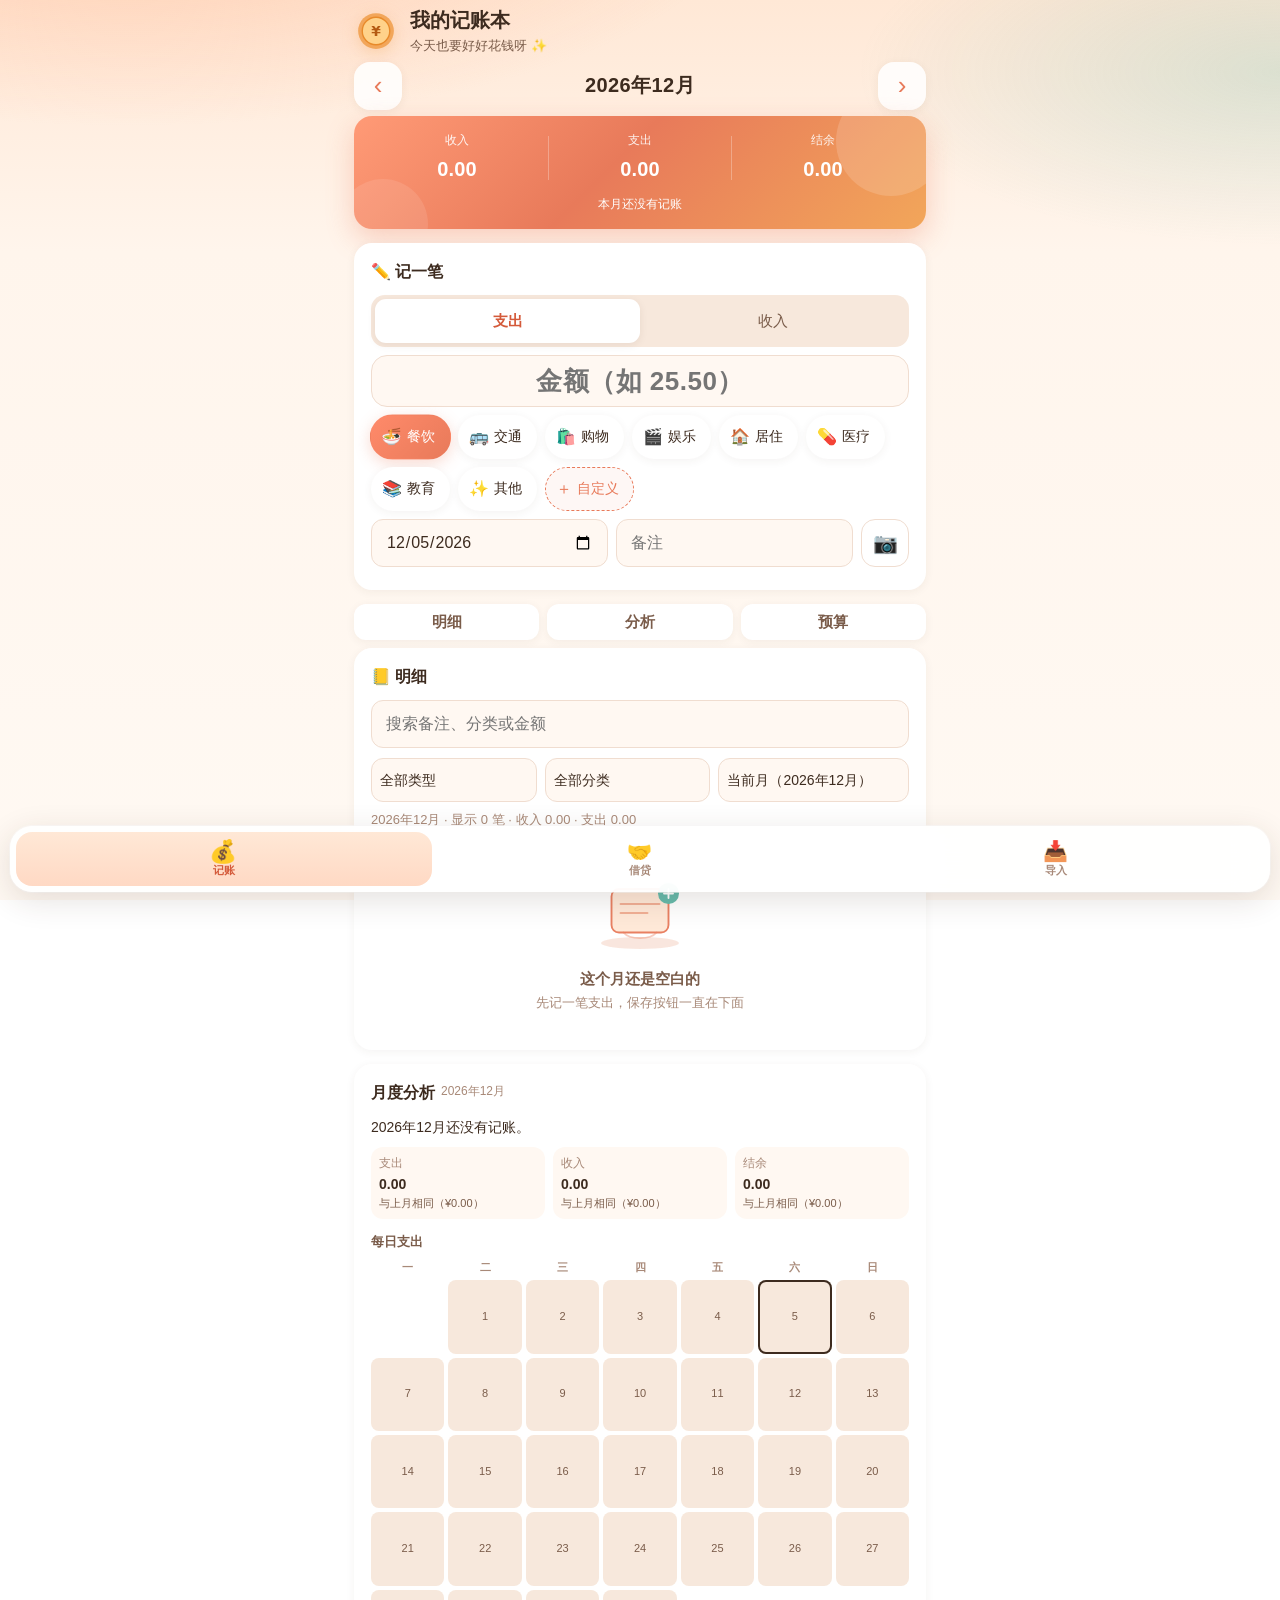
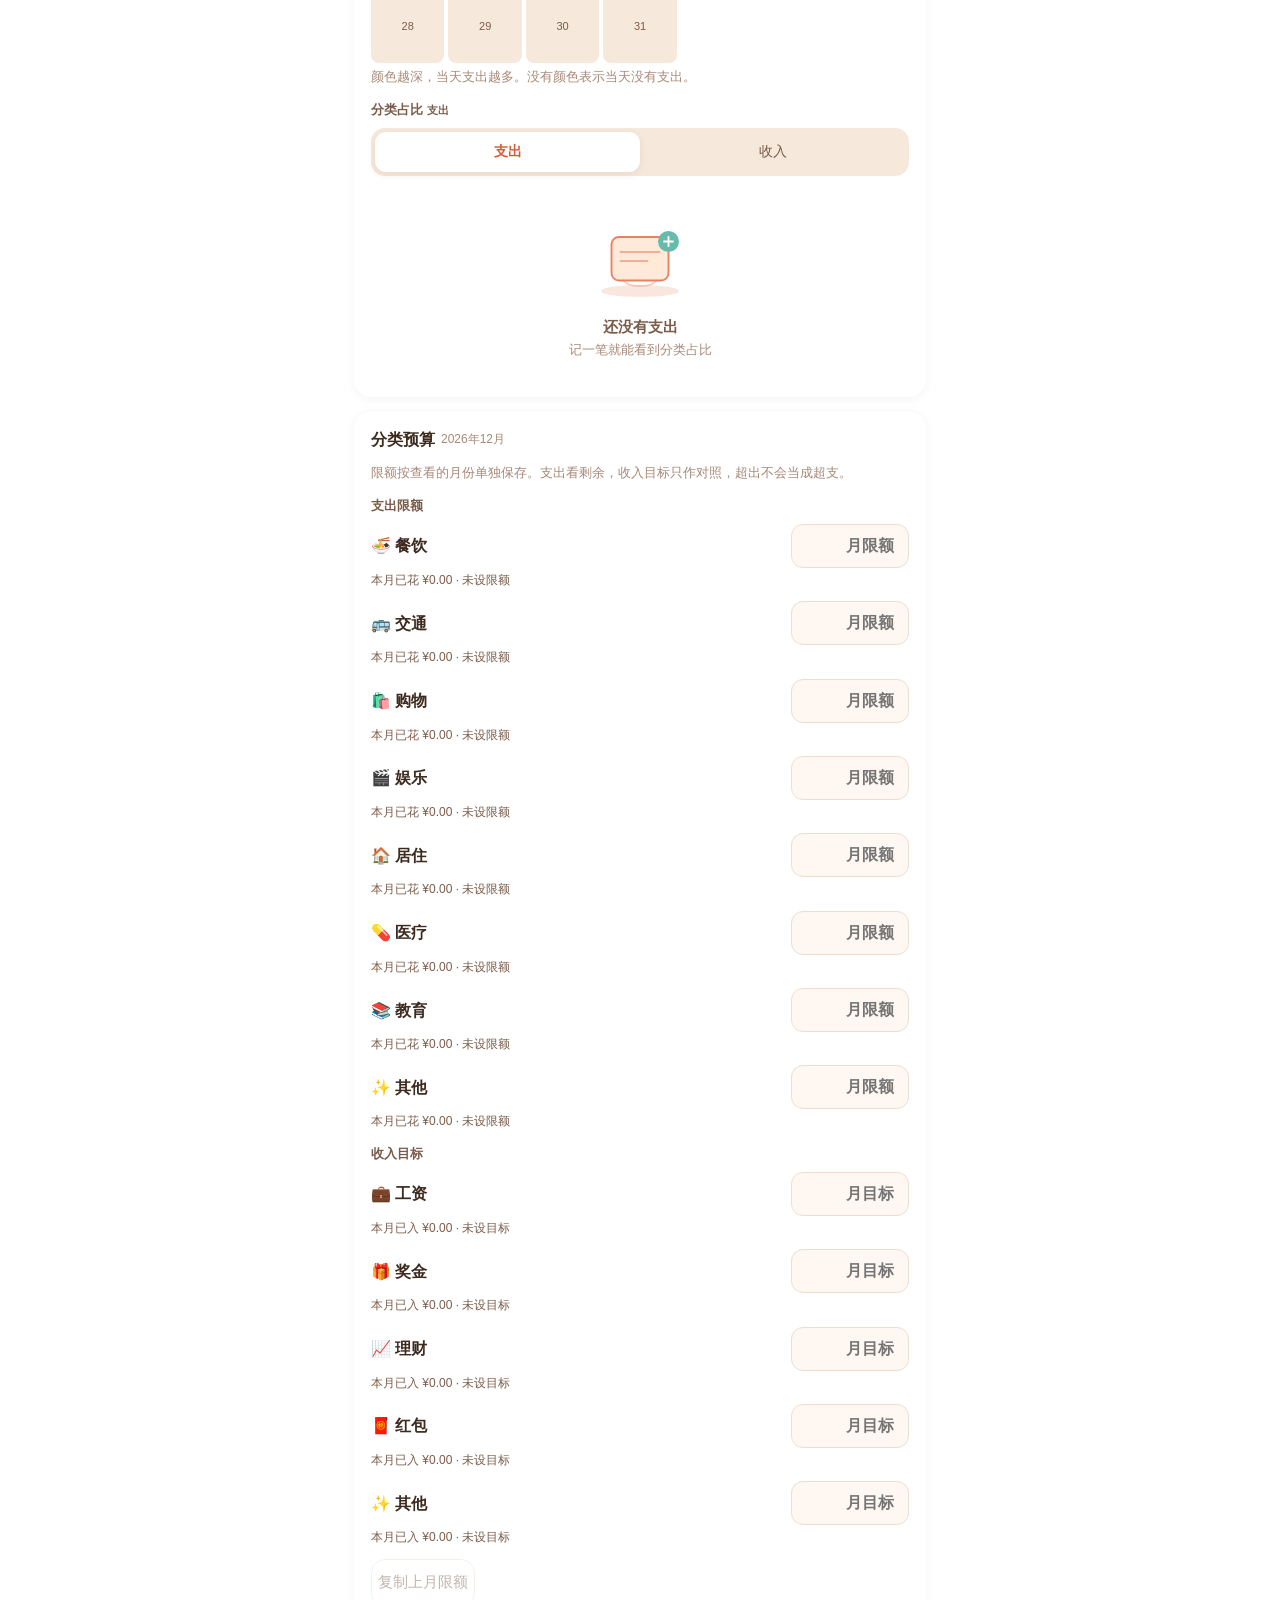
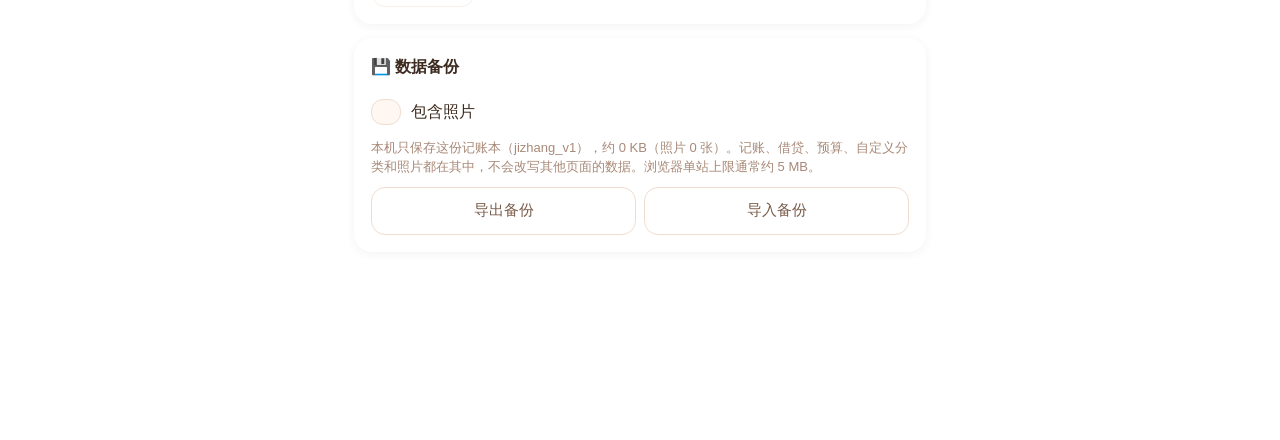
==== commit 4c002833: "Upgrade the local ledger for faster entry and monthly review Keep jizhang_v1 entries, loans, custom " ====
--- a/accounting/index.html
+++ b/accounting/index.html
@@ -5,10 +5,11 @@
 <meta name="viewport" content="width=device-width,initial-scale=1,maximum-scale=1,viewport-fit=cover">
 <meta name="format-detection" content="telephone=no">
 <meta name="theme-color" content="#FFE8D6">
+<meta name="description" content="本地记账本：快速记支出、搜索明细、月度分析、分类预算、账单导入和借贷。数据只存在这台设备上。">
 <title>我的记账本</title>
 <link rel="stylesheet" href="style.css">
 </head>
-<body>
+<body class="dock-on">
 <!-- ========== 记账 ========== -->
 <div class="tab" id="tab-book">
 <div class="hero">
@@ -19,9 +20,9 @@
   </div>
 </div>
 <header class="top">
-  <button class="nav" id="prevM" aria-label="上个月">‹</button>
+  <button type="button" class="nav" id="prevM" aria-label="上个月">‹</button>
   <div id="monthLabel" class="month"></div>
-  <button class="nav" id="nextM" aria-label="下个月">›</button>
+  <button type="button" class="nav" id="nextM" aria-label="下个月">›</button>
 </header>
 <main>
   <section class="card summary" aria-label="本月汇总">
@@ -30,37 +31,64 @@
     <div><span>支出</span><b id="sumOut">0.00</b></div>
     <div class="divider" aria-hidden="true"></div>
     <div><span>结余</span><b id="sumBal">0.00</b></div>
-  </section>
-
-  <section class="card">
+    <p class="sumdelta" id="sumDelta"></p>
+  </section>
+
+  <section class="card" id="entryCard">
     <h2 id="formTitle">✏️ 记一笔</h2>
     <form id="form" novalidate>
       <div class="toggle" id="typeToggle">
         <button type="button" data-type="expense" class="on">支出</button>
         <button type="button" data-type="income">收入</button>
       </div>
-      <input id="amount" type="text" inputmode="decimal" placeholder="金额（如 25.50）" autocomplete="off" aria-label="金额">
-      <div id="cats" class="cats" role="group" aria-label="分类"></div>
-      <div class="row">
+      <input id="amount" type="text" inputmode="decimal" enterkeyhint="done" placeholder="金额（如 25.50）" autocomplete="off" aria-label="金额">
+      <div id="catBox">
+        <div id="recentRow" class="recent hidden"></div>
+        <div id="cats" class="cats" role="group" aria-label="分类"></div>
+      </div>
+      <div class="row entry-meta">
         <input id="date" type="date" aria-label="日期">
-        <input id="note" type="text" placeholder="备注（可选）" maxlength="50" aria-label="备注">
-      </div>
-      <div class="photo-row">
-        <label class="ghost photo-btn" for="photoInput" id="photoLabel">📷 添加照片</label>
+        <input id="note" type="text" placeholder="备注" maxlength="50" enterkeyhint="done" aria-label="备注">
+        <label class="ghost photo-mini" for="photoInput" id="photoLabel" aria-label="添加照片">📷</label>
         <input type="file" id="photoInput" accept="image/*" class="file-hidden">
+      </div>
+      <div class="photo-row" id="photoTools">
         <img id="photoPreview" class="thumb hidden" alt="照片预览">
         <button type="button" class="ghost hidden" id="photoRemove">移除照片</button>
       </div>
       <p id="err" class="err" role="alert"></p>
-      <div class="row">
-        <button type="submit" class="primary" id="saveBtn">保存</button>
-        <button type="button" class="ghost hidden" id="cancelEdit">取消编辑</button>
-      </div>
     </form>
   </section>
-
-  <section class="card">
-    <h2>📊 分类统计 <small id="breakType">（支出）</small></h2>
+  <div class="jumps">
+    <button type="button" data-jump="listCard">明细</button>
+    <button type="button" data-jump="analysisCard">分析</button>
+    <button type="button" data-jump="budgetCard">预算</button>
+  </div>
+
+  <section class="card" id="listCard">
+    <h2>📒 明细</h2>
+    <input id="q" type="search" placeholder="搜索备注、分类或金额" autocomplete="off" enterkeyhint="search" aria-label="搜索明细">
+    <div class="filters">
+      <select id="fType" aria-label="收支筛选">
+        <option value="">全部类型</option>
+        <option value="expense">支出</option>
+        <option value="income">收入</option>
+      </select>
+      <select id="fCat" aria-label="分类筛选"></select>
+      <select id="fMonth" aria-label="月份筛选"></select>
+    </div>
+    <p class="hint" id="filterMeta"></p>
+    <div id="list"></div>
+  </section>
+
+  <section class="card" id="analysisCard">
+    <h2>月度分析 <small id="analysisMonth"></small></h2>
+    <p class="brief" id="brief"></p>
+    <div class="cmp" id="cmp"></div>
+    <h3 class="subh">每日支出</h3>
+    <div id="calendar"></div>
+    <p class="hint" id="calHint">颜色越深，当天支出越多。没有颜色表示当天没有支出。</p>
+    <h3 class="subh">分类占比 <small id="breakType">支出</small></h3>
     <div class="toggle small" id="breakToggle">
       <button type="button" data-type="expense" class="on">支出</button>
       <button type="button" data-type="income">收入</button>
@@ -68,9 +96,14 @@
     <div id="breakdown"></div>
   </section>
 
-  <section class="card">
-    <h2>📒 本月明细</h2>
-    <div id="list"></div>
+  <section class="card" id="budgetCard">
+    <h2>分类预算 <small id="budgetMonth"></small></h2>
+    <p class="hint">限额按查看的月份单独保存。支出看剩余，收入目标只作对照，超出不会当成超支。</p>
+    <h3 class="subh">支出限额</h3>
+    <div id="budgetExp"></div>
+    <h3 class="subh">收入目标</h3>
+    <div id="budgetInc"></div>
+    <button type="button" class="ghost" id="copyBudget">复制上月限额</button>
   </section>
 
   <section class="card">
@@ -87,17 +120,23 @@
 </main>
 </div>
 
+<div class="dock" id="dock">
+  <button type="button" class="ghost hidden" id="cancelEdit">取消</button>
+  <button type="submit" form="form" class="primary" id="saveBtn">保存</button>
+</div>
+
 <!-- ========== 借贷 ========== -->
 <div class="tab hidden" id="tab-loan">
 <main>
   <h1 class="title"><span class="emoji" aria-hidden="true">🤝</span>借贷记录</h1>
   <section class="card summary loan-summary" aria-label="借贷汇总">
-    <div><span>别人欠我</span><b id="owedMe">0.00</b></div>
+    <div><span>别人欠我</span><b id="owedMe">0.00</b><small id="owedMeta">未还 0 笔</small></div>
     <div class="divider" aria-hidden="true"></div>
-    <div><span>我欠别人</span><b id="iOwe">0.00</b></div>
-  </section>
-  <section class="card">
-    <h2>👥 按人汇总（未还）</h2>
+    <div><span>我欠别人</span><b id="iOwe">0.00</b><small id="oweMeta">未还 0 笔</small></div>
+  </section>
+  <p class="netline" id="netLine"></p>
+  <section class="card">
+    <h2>👥 按人汇总</h2>
     <div id="perPerson"></div>
   </section>
   <section class="card">
@@ -144,7 +183,7 @@
   </section>
   <section class="card hidden" id="mapCard">
     <h2>手动指定列</h2>
-    <p class="hint">未能识别格式，请选择表头所在行和对应列。金额为负数视为支出。</p>
+    <p class="hint">未能识别或识别不准时，选择表头所在行和对应列。金额为负数视为支出。</p>
     <label class="lbl">表头行 <select id="mapHeader"></select></label>
     <label class="lbl">日期列 <select id="mapDate"></select></label>
     <label class="lbl">金额列 <select id="mapAmount"></select></label>
@@ -153,13 +192,19 @@
   </section>
   <section class="card hidden" id="previewCard">
     <h2>预览 <small id="fmtName"></small></h2>
+    <div class="pvstats" aria-label="导入预览汇总">
+      <div><span>已选</span><b id="pvN">0</b></div>
+      <div><span>收入</span><b id="pvIn" class="inc">0.00</b></div>
+      <div><span>支出</span><b id="pvOut" class="exp">0.00</b></div>
+    </div>
     <p class="hint" id="previewStat"></p>
     <div class="row">
       <button type="button" class="ghost" id="selAll">全选</button>
       <button type="button" class="ghost" id="selNone">全不选</button>
+      <button type="button" class="ghost" id="manualBtn">手动指定列</button>
     </div>
     <div id="previewList"></div>
-    <button type="button" class="primary" id="impConfirm">导入选中记录</button>
+    <button type="button" class="primary" id="impConfirm">导入选中的 0 条</button>
   </section>
 </main>
 </div>
@@ -173,6 +218,7 @@
 <div id="modal" class="modal hidden" role="dialog" aria-label="查看照片"><img id="modalImg" alt="照片"><p>点击任意处关闭</p></div>
 <div id="toast" role="status" aria-live="polite"></div>
 
+<script src="logic.js"></script>
 <script src="vendor/xlsx.full.min.js"></script>
 <script src="app.js"></script>
 </body>
--- a/accounting/style.css
+++ b/accounting/style.css
@@ -49,14 +49,14 @@
 .title .emoji{font-size:26px;line-height:1}
 .hero{
   display:flex;align-items:center;gap:12px;max-width:600px;margin:0 auto;
-  padding:10px 14px 4px;
+  padding:6px 14px 0;
 }
 .hero img{width:44px;height:44px;flex:none;filter:drop-shadow(0 4px 8px rgba(242,166,90,.35))}
 .hero .tagline{font-size:13px;color:var(--ink-soft);margin:2px 0 0}
 .hero h1{font-size:20px;margin:0;font-weight:700}
 
 /* Header month switcher */
-.top{display:flex;align-items:center;justify-content:space-between;max-width:600px;margin:0 auto;padding:10px 14px}
+.top{display:flex;align-items:center;justify-content:space-between;max-width:600px;margin:0 auto;padding:6px 14px}
 .month{font-size:20px;font-weight:700;letter-spacing:.02em}
 .nav{
   width:48px;height:48px;border:0;border-radius:16px;
@@ -92,9 +92,11 @@
   content:"";position:absolute;left:-16px;bottom:-40px;width:90px;height:90px;border-radius:50%;
   background:rgba(255,255,255,.1);
 }
+.summary{flex-wrap:wrap}
 .summary div{flex:1;position:relative;z-index:1}
 .summary span{display:block;font-size:12px;opacity:.9;font-weight:500}
 .summary b{font-size:20px;display:block;margin-top:6px;word-break:break-all;font-weight:700;letter-spacing:.01em;color:#fff!important}
+.summary small{display:block;margin-top:2px;font-size:11px;font-weight:600;opacity:.92}
 .summary .divider{width:1px;align-self:stretch;background:rgba(255,255,255,.28);flex:none;margin:4px 0}
 .loan-summary{background:linear-gradient(135deg,#5EB8A8 0%,#3A9A8A 55%,#6BC4B4 100%);box-shadow:0 10px 28px rgba(94,184,168,.3)}
 .inc{color:var(--inc)}.exp{color:var(--exp)}
@@ -112,6 +114,10 @@
   box-shadow:0 0 0 3px rgba(232,122,90,.18);
 }
 #amount,#loanAmount{font-size:26px;font-weight:700;text-align:center;letter-spacing:.02em;border-radius:16px}
+#entryCard #amount{min-height:52px;padding:8px 14px;margin-bottom:8px}
+#entryCard{padding-bottom:12px}
+#entryCard .toggle{margin-bottom:8px}
+#entryCard .cats{margin-bottom:8px}
 .row{display:flex;gap:8px}.row>*{flex:1}
 button{font-size:15px;min-height:44px;cursor:pointer;font-family:inherit;transition:transform .12s var(--ease),opacity .2s,box-shadow .2s}
 button:active{transform:scale(.97)}
@@ -279,7 +285,7 @@
 
 /* Toast */
 #toast{
-  position:fixed;left:50%;bottom:calc(88px + var(--safe-b));transform:translateX(-50%) translateY(12px);
+  position:fixed;left:50%;top:calc(10px + env(safe-area-inset-top));bottom:auto;transform:translateX(-50%) translateY(-12px);
   background:rgba(61,43,31,.92);color:#fff;padding:12px 20px;border-radius:999px;
   font-size:14px;font-weight:600;z-index:40;opacity:0;pointer-events:none;
   box-shadow:0 8px 24px rgba(61,43,31,.25);white-space:nowrap;max-width:90%;
@@ -292,3 +298,82 @@
 @media (prefers-reduced-motion:reduce){
   *,*::before,*::after{animation-duration:.01ms!important;transition-duration:.01ms!important}
 }
+
+/* ---------- 更快的记账、筛选、分析、预算 ---------- */
+body.dock-on{padding-bottom:calc(146px + var(--safe-b))}
+button:focus-visible,select:focus-visible,input:focus-visible{outline:2px solid var(--coral);outline-offset:2px}
+button:disabled{opacity:.45}
+.summary .sumdelta{
+  flex:1 0 100%;margin:8px 0 0;padding:0 6px;position:relative;z-index:1;
+  color:#fff;font-size:12px;line-height:1.4;text-align:center
+}
+.jumps{display:flex;gap:8px;margin:0 0 8px}
+.jumps button{flex:1;border:0;background:#fff;border-radius:12px;min-height:36px;color:var(--ink-soft);box-shadow:var(--shadow-sm);font-weight:700}
+.entry-meta{align-items:stretch}
+.entry-meta input{margin-bottom:0}
+.photo-mini{
+  flex:0 0 48px;width:48px;min-height:48px;margin:0;padding:0;
+  display:inline-flex;align-items:center;justify-content:center;font-size:20px
+}
+.dock{
+  display:none;position:fixed;z-index:19;left:50%;bottom:calc(84px + var(--safe-b));
+  width:min(600px,calc(100% - 20px));transform:translateX(-50%);
+  gap:8px;padding:6px;border-radius:18px;
+  background:rgba(255,248,242,.96);box-shadow:0 8px 24px rgba(61,43,31,.14)
+}
+body.dock-on .dock{display:flex}
+.dock .primary,.dock .ghost{margin:0}
+.dock .primary{flex:1}
+.dock .ghost{flex:0 0 32%}
+.recent{display:flex;gap:8px;align-items:center;overflow-x:auto;margin:0 0 10px;padding-bottom:2px;-webkit-overflow-scrolling:touch}
+.recent-label{flex:none;font-size:12px;color:var(--muted);font-weight:700}
+.recent .cat{flex:none}
+.filters{display:grid;grid-template-columns:1fr 1fr 1.15fr;gap:8px;margin-bottom:8px}
+.filters select{margin:0;min-height:44px;font-size:14px;padding:8px}
+.subh{font-size:13px;margin:14px 0 8px;color:var(--ink-soft);font-weight:700}
+.brief{font-size:14px;line-height:1.65;margin:0 0 8px;color:var(--ink)}
+.cmp{display:grid;grid-template-columns:1fr 1fr 1fr;gap:8px;margin:8px 0 12px}
+.cmp div{background:var(--cream);border-radius:12px;padding:8px}
+.cmp span{display:block;font-size:12px;color:var(--muted)}
+.cmp b{display:block;font-size:14px;margin:2px 0;word-break:break-all}
+.cmp em{display:block;font-style:normal;font-size:11px;line-height:1.35;color:var(--ink-soft)}
+.cal{display:grid;grid-template-columns:repeat(7,1fr);gap:4px}
+.cal .hd{text-align:center;font-size:11px;color:var(--muted);font-weight:700}
+.cal .cell{
+  aspect-ratio:1;border-radius:8px;background:#F7E8DC;font-size:11px;color:var(--ink-soft);
+  display:flex;align-items:center;justify-content:center;min-height:28px
+}
+.cal .cell.blank{background:transparent}
+.cal .cell.lv1{background:#FFD9C4}
+.cal .cell.lv2{background:#FFB088}
+.cal .cell.lv3{background:#E87A5A;color:#fff}
+.cal .cell.lv4{background:#C45232;color:#fff}
+.cal .cell.today{box-shadow:inset 0 0 0 2px var(--ink)}
+.inline-cat,.item select.inline-cat{
+  width:auto;max-width:42vw;min-height:40px;margin:0;padding:4px 22px 4px 2px;
+  border:0;background:transparent;font-weight:700;box-shadow:none;color:var(--ink)
+}
+.bud{margin-bottom:12px}
+.bud-top{display:flex;align-items:center;justify-content:space-between;gap:8px}
+.bud-name{font-weight:700;min-width:0}
+.bud-meta{font-size:12px;color:var(--ink-soft);margin:4px 0}
+.bud.over .bud-meta{color:var(--coral-deep);font-weight:700}
+.bud.income .bud-meta{color:var(--teal-deep);font-weight:700}
+.bud .limit-input{width:7.4em;min-height:44px;margin:0;text-align:right;font-weight:700;flex:none}
+.bar.over .fill{background:linear-gradient(90deg,#E07A6A,#C4483A);box-shadow:none}
+.netline{margin:-4px 4px 12px;text-align:center;font-size:13px;font-weight:700;color:var(--ink);line-height:1.45}
+.pill{display:inline-flex;align-items:center;margin-left:6px;padding:1px 7px;border-radius:999px;font-size:11px;font-weight:700}
+.pill.owed{background:#E8F7F0;color:var(--inc)}
+.pill.owing{background:#FDECEA;color:var(--exp)}
+.pill.settled{background:#F7E8DC;color:var(--ink-soft)}
+.pill.offset{background:#E7F3FA;color:#3A7CA5}
+.pvstats{display:flex;background:var(--cream);border-radius:14px;padding:10px 6px;margin-bottom:8px;text-align:center}
+.pvstats div{flex:1}
+.pvstats span{display:block;font-size:12px;color:var(--muted)}
+.pvstats b{font-size:16px}
+.prow .sel select{width:auto;flex:1}
+#impConfirm{position:sticky;bottom:calc(84px + var(--safe-b));z-index:5}
+@media (max-width:360px){
+  .filters{grid-template-columns:1fr}
+  .cmp{grid-template-columns:1fr}
+}
